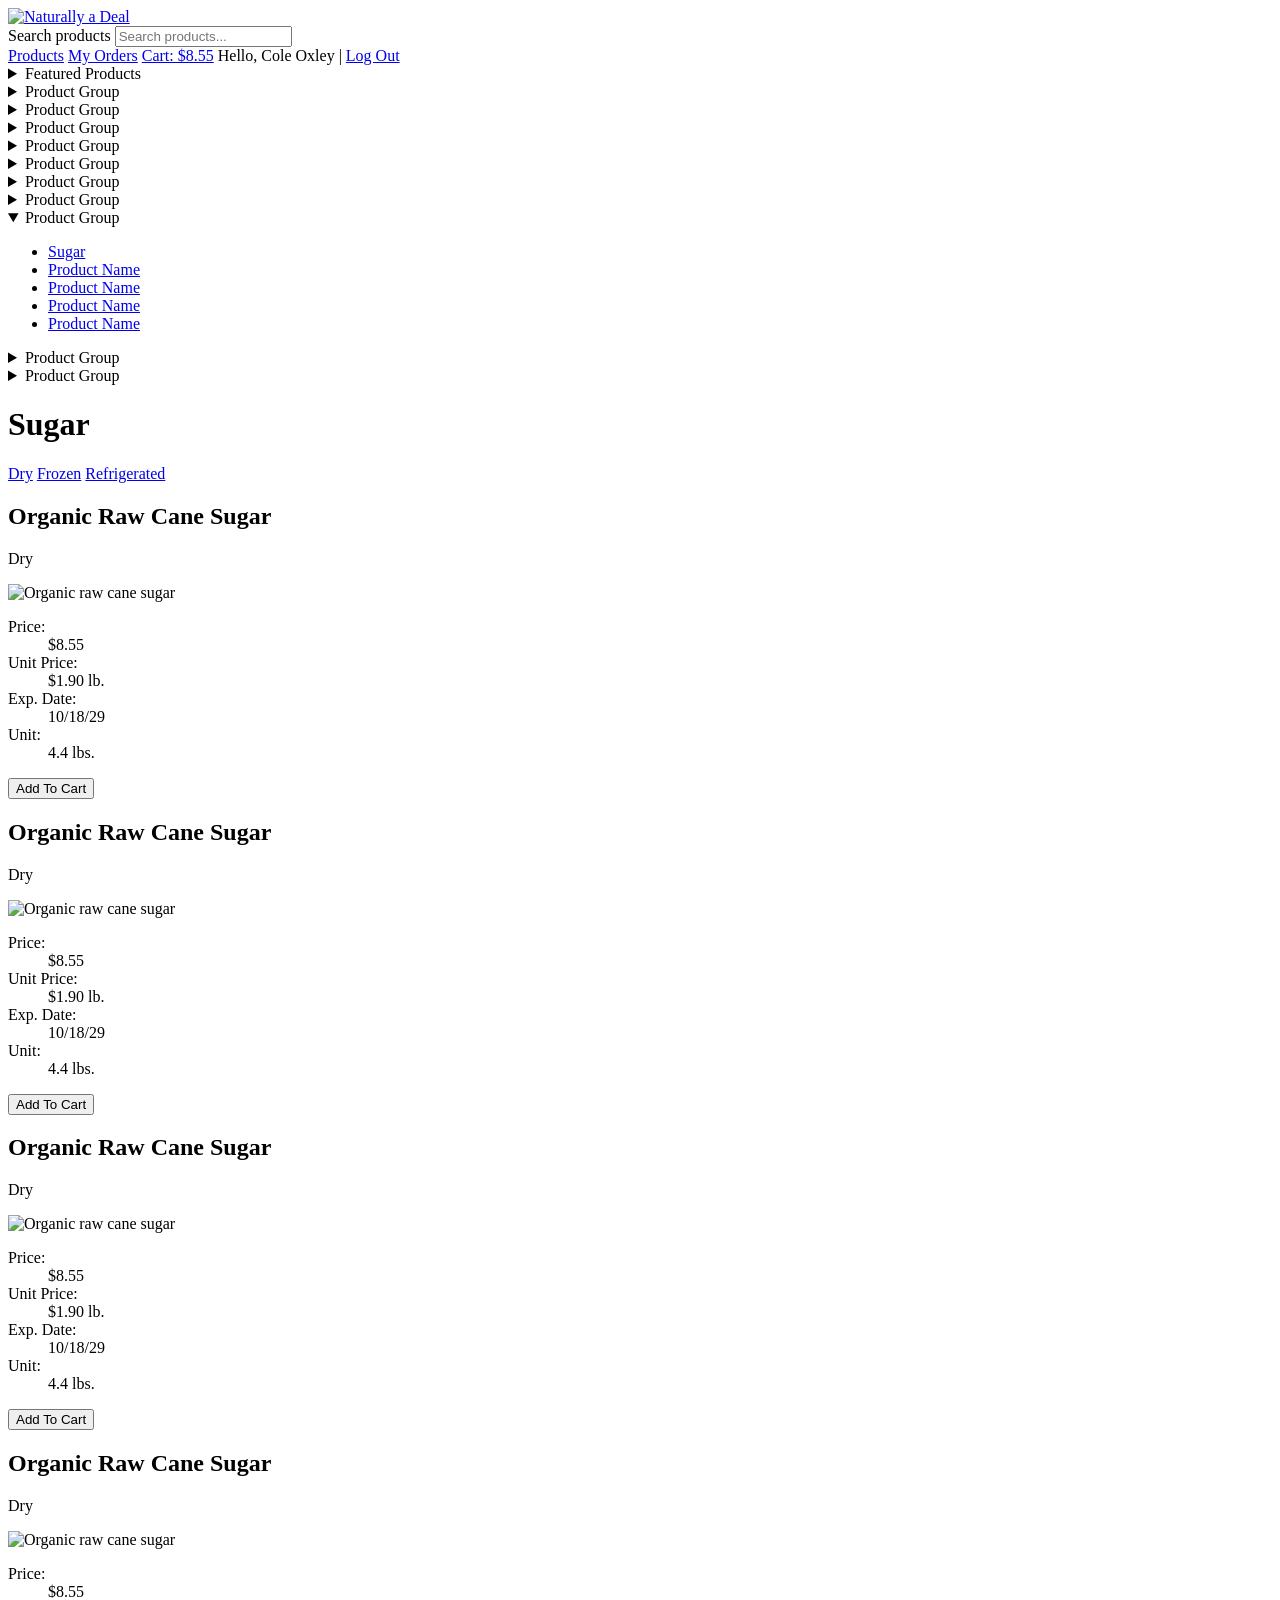
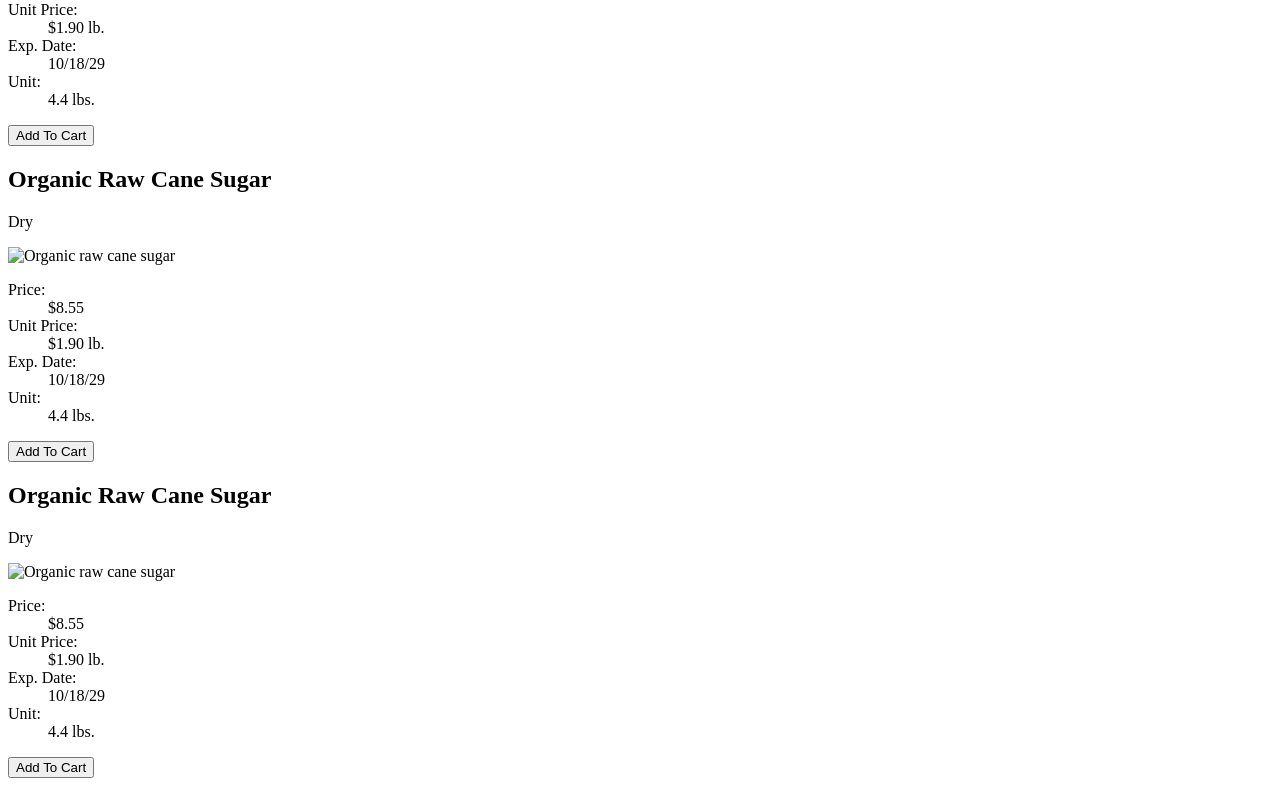
==== products.html @ 29a67fb8 "Final Html Product Pasted from personal file for the html of the project" ====
<!DOCTYPE html>
<html lang="en">
<head>
  <meta charset="UTF-8">
  <meta name="viewport" content="width=device-width, initial-scale=1.0">
  <title>Sugar | Naturally a Deal</title>
</head>
<body>

  <header>
    <a href="index.html"><img src="images/logo.png" alt="Naturally a Deal"></a>

    <form role="search">
      <label for="product-search">Search products</label>
      <input type="search" id="product-search" name="q" placeholder="Search products...">
    </form>

    <nav aria-label="Main">
      <a href="products.html">Products</a>
      <a href="orders.html">My Orders</a>
      <a href="cart.html">Cart: $8.55</a>
      <span>Hello, Cole Oxley | <a href="signup.html">Log Out</a></span>
    </nav>
  </header>

  <aside>
    <nav aria-label="Product categories">
      <details>
        <summary>Featured Products</summary>
      </details>
      <details>
        <summary>Product Group</summary>
      </details>
      <details>
        <summary>Product Group</summary>
      </details>
      <details>
        <summary>Product Group</summary>
      </details>
      <details>
        <summary>Product Group</summary>
      </details>
      <details>
        <summary>Product Group</summary>
      </details>
      <details>
        <summary>Product Group</summary>
      </details>
      <details>
        <summary>Product Group</summary>
      </details>
      <details open>
        <summary>Product Group</summary>
        <ul>
          <li><a href="sugar.html" aria-current="page">Sugar</a></li>
          <li><a href="#">Product Name</a></li>
          <li><a href="#">Product Name</a></li>
          <li><a href="#">Product Name</a></li>
          <li><a href="#">Product Name</a></li>
        </ul>
      </details>
      <details>
        <summary>Product Group</summary>
      </details>
      <details>
        <summary>Product Group</summary>
      </details>
    </nav>
  </aside>

  <main>
    <h1>Sugar</h1>

    <nav aria-label="Storage type">
      <a href="#">Dry</a>
      <a href="#">Frozen</a>
      <a href="#">Refrigerated</a>
    </nav>

    <section aria-label="Products">

      <article>
        <h2>Organic Raw Cane Sugar</h2>
        <p>Dry</p>
        <img src="images/sugar.jpg" alt="Organic raw cane sugar">
        <dl>
          <dt>Price:</dt>
          <dd>$8.55</dd>
          <dt>Unit Price:</dt>
          <dd>$1.90 lb.</dd>
          <dt>Exp. Date:</dt>
          <dd>10/18/29</dd>
          <dt>Unit:</dt>
          <dd>4.4 lbs.</dd>
        </dl>
        <button type="button">Add To Cart</button>
      </article>

      <article>
        <h2>Organic Raw Cane Sugar</h2>
        <p>Dry</p>
        <img src="images/sugar.jpg" alt="Organic raw cane sugar">
        <dl>
          <dt>Price:</dt>
          <dd>$8.55</dd>
          <dt>Unit Price:</dt>
          <dd>$1.90 lb.</dd>
          <dt>Exp. Date:</dt>
          <dd>10/18/29</dd>
          <dt>Unit:</dt>
          <dd>4.4 lbs.</dd>
        </dl>
        <button type="button">Add To Cart</button>
      </article>

      <article>
        <h2>Organic Raw Cane Sugar</h2>
        <p>Dry</p>
        <img src="images/sugar.jpg" alt="Organic raw cane sugar">
        <dl>
          <dt>Price:</dt>
          <dd>$8.55</dd>
          <dt>Unit Price:</dt>
          <dd>$1.90 lb.</dd>
          <dt>Exp. Date:</dt>
          <dd>10/18/29</dd>
          <dt>Unit:</dt>
          <dd>4.4 lbs.</dd>
        </dl>
        <button type="button">Add To Cart</button>
      </article>

      <article>
        <h2>Organic Raw Cane Sugar</h2>
        <p>Dry</p>
        <img src="images/sugar.jpg" alt="Organic raw cane sugar">
        <dl>
          <dt>Price:</dt>
          <dd>$8.55</dd>
          <dt>Unit Price:</dt>
          <dd>$1.90 lb.</dd>
          <dt>Exp. Date:</dt>
          <dd>10/18/29</dd>
          <dt>Unit:</dt>
          <dd>4.4 lbs.</dd>
        </dl>
        <button type="button">Add To Cart</button>
      </article>

      <article>
        <h2>Organic Raw Cane Sugar</h2>
        <p>Dry</p>
        <img src="images/sugar.jpg" alt="Organic raw cane sugar">
        <dl>
          <dt>Price:</dt>
          <dd>$8.55</dd>
          <dt>Unit Price:</dt>
          <dd>$1.90 lb.</dd>
          <dt>Exp. Date:</dt>
          <dd>10/18/29</dd>
          <dt>Unit:</dt>
          <dd>4.4 lbs.</dd>
        </dl>
        <button type="button">Add To Cart</button>
      </article>

      <article>
        <h2>Organic Raw Cane Sugar</h2>
        <p>Dry</p>
        <img src="images/sugar.jpg" alt="Organic raw cane sugar">
        <dl>
          <dt>Price:</dt>
          <dd>$8.55</dd>
          <dt>Unit Price:</dt>
          <dd>$1.90 lb.</dd>
          <dt>Exp. Date:</dt>
          <dd>10/18/29</dd>
          <dt>Unit:</dt>
          <dd>4.4 lbs.</dd>
        </dl>
        <button type="button">Add To Cart</button>
      </article>

    </section>
  </main>

</body>
</html>
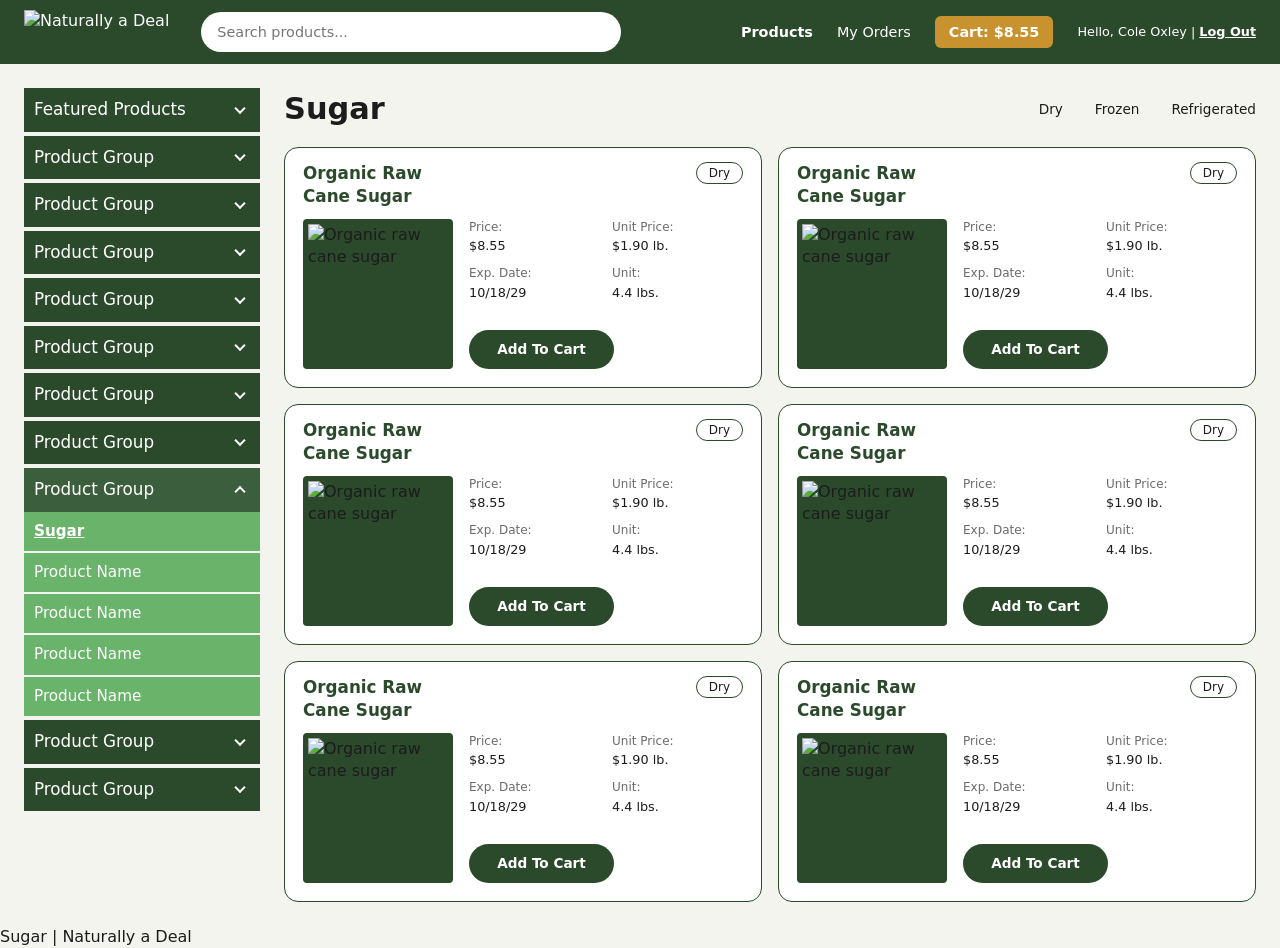
==== commit 2aa8606d: "Product Css work Did most of the css, still needs touch ups." ====
--- a/products.html
+++ b/products.html
@@ -3,6 +3,7 @@
 <head>
   <meta charset="UTF-8">
   <meta name="viewport" content="width=device-width, initial-scale=1.0">
+  <link rel="stylesheet" href="products.css"
   <title>Sugar | Naturally a Deal</title>
 </head>
 <body>
--- a/products.css
+++ b/products.css
@@ -0,0 +1,424 @@
+/* =========================================
+   products.css — Naturally a Deal
+   ========================================= */
+
+/* ---------- Variables ---------- */
+:root {
+  --green-dark: #2b4a2c;
+  --green-mid: #3b5f3c;
+  --green-light: #6ab36b;
+  --gold: #c8932e;
+  --bg: #f4f4ee;
+  --card-bg: #ffffff;
+  --text: #1c1c1c;
+  --text-muted: #6b6b6b;
+  --radius: 14px;
+  --font: "Inter", system-ui, -apple-system, "Segoe UI", Roboto, Arial, sans-serif;
+}
+
+/* ---------- Reset / base ---------- */
+*,
+*::before,
+*::after {
+  box-sizing: border-box;
+}
+
+body {
+  margin: 0;
+  font-family: var(--font);
+  color: var(--text);
+  background: var(--bg);
+  line-height: 1.4;
+
+  /* Page layout: header on top, sidebar left, content right */
+  display: grid;
+  grid-template-columns: 260px 1fr;
+  grid-template-areas:
+    "header header"
+    "aside  main";
+  align-items: start;
+}
+
+a {
+  color: inherit;
+  text-decoration: none;
+}
+
+img {
+  display: block;
+  max-width: 100%;
+}
+
+/* ---------- Header ---------- */
+header {
+  grid-area: header;
+  display: flex;
+  align-items: center;
+  gap: 24px;
+  padding: 10px 24px;
+  background: var(--green-dark);
+  color: #fff;
+}
+
+header > a img {
+  height: 44px;
+  width: auto;
+}
+
+/* Search box */
+header form {
+  flex: 0 1 420px;
+  margin-right: auto;
+  margin-left: 8px;
+}
+
+/* Hide the label text visually but keep it for screen readers */
+header form label {
+  position: absolute;
+  width: 1px;
+  height: 1px;
+  overflow: hidden;
+  clip: rect(0 0 0 0);
+  white-space: nowrap;
+}
+
+header input[type="search"] {
+  width: 100%;
+  padding: 10px 16px;
+  border: none;
+  border-radius: 999px;
+  background: #fff;
+  font: inherit;
+  font-size: 0.9rem;
+}
+
+header input[type="search"]:focus {
+  outline: 3px solid var(--green-light);
+}
+
+/* Header nav */
+header nav {
+  display: flex;
+  align-items: center;
+  gap: 24px;
+  font-size: 0.9rem;
+}
+
+header nav a:hover {
+  text-decoration: underline;
+}
+
+/* "Products" link looks bold because it is the current page */
+header nav a:nth-of-type(1) {
+  font-weight: 700;
+}
+
+/* Cart link styled as a gold pill */
+header nav a:nth-of-type(3) {
+  padding: 6px 14px;
+  border-radius: 6px;
+  background: var(--gold);
+  font-weight: 700;
+}
+
+header nav a:nth-of-type(3):hover {
+  text-decoration: none;
+  filter: brightness(1.08);
+}
+
+header nav span {
+  font-size: 0.8rem;
+}
+
+header nav span a {
+  text-decoration: underline;
+}
+
+/* ---------- Sidebar ---------- */
+aside {
+  grid-area: aside;
+  padding: 24px 0 24px 24px;
+}
+
+aside nav {
+  display: flex;
+  flex-direction: column;
+  gap: 4px;
+}
+
+aside details {
+  background: var(--green-dark);
+}
+
+aside summary {
+  position: relative;
+  padding: 10px 40px 10px 10px;
+  color: #fff;
+  font-size: 1.05rem;
+  cursor: pointer;
+  list-style: none;
+}
+
+aside summary::-webkit-details-marker {
+  display: none;
+}
+
+/* Chevron */
+aside summary::after {
+  content: "";
+  position: absolute;
+  right: 16px;
+  top: 50%;
+  width: 8px;
+  height: 8px;
+  border-right: 2px solid #fff;
+  border-bottom: 2px solid #fff;
+  transform: translateY(-70%) rotate(45deg);
+  transition: transform 0.2s ease;
+}
+
+aside details[open] > summary {
+  background: var(--green-mid);
+}
+
+aside details[open] > summary::after {
+  transform: translateY(-30%) rotate(-135deg);
+}
+
+aside summary:hover {
+  background: var(--green-mid);
+}
+
+/* Sub-list (Sugar, Product Name...) */
+aside ul {
+  margin: 0;
+  padding: 0;
+  list-style: none;
+  background: var(--green-light);
+}
+
+aside ul li a {
+  display: block;
+  padding: 9px 10px;
+  color: #fff;
+  font-size: 0.95rem;
+  border-bottom: 2px solid var(--bg);
+}
+
+aside ul li:last-child a {
+  border-bottom: none;
+}
+
+aside ul li a:hover {
+  background: rgba(255, 255, 255, 0.15);
+}
+
+aside ul li a[aria-current="page"] {
+  font-weight: 700;
+  text-decoration: underline;
+}
+
+/* ---------- Main content ---------- */
+main {
+  grid-area: main;
+  display: grid;
+  grid-template-columns: 1fr auto;
+  align-items: center;
+  column-gap: 24px;
+  row-gap: 16px;
+  padding: 24px;
+}
+
+main h1 {
+  margin: 0;
+  font-size: 1.9rem;
+  font-weight: 800;
+}
+
+/* Dry / Frozen / Refrigerated filter links */
+main > nav {
+  display: flex;
+  gap: 32px;
+  font-size: 0.85rem;
+}
+
+main > nav a:hover {
+  text-decoration: underline;
+}
+
+/* ---------- Product grid ---------- */
+main > section {
+  grid-column: 1 / -1;
+  display: grid;
+  grid-template-columns: repeat(2, minmax(0, 1fr));
+  gap: 16px;
+}
+
+/* ---------- Product card ---------- */
+article {
+  display: grid;
+  grid-template-columns: 150px 1fr;
+  grid-template-areas:
+    "title   tag"
+    "image   details"
+    "image   button";
+  column-gap: 16px;
+  row-gap: 10px;
+  padding: 14px 18px 18px;
+  background: var(--card-bg);
+  border: 1.5px solid var(--green-dark);
+  border-radius: var(--radius);
+}
+
+article h2 {
+  grid-area: title;
+  margin: 0;
+  font-size: 1.05rem;
+  font-weight: 800;
+  color: var(--green-dark);
+}
+
+/* "Dry" tag */
+article > p {
+  grid-area: tag;
+  justify-self: end;
+  align-self: start;
+  margin: 0;
+  padding: 1px 12px;
+  border: 1px solid var(--green-dark);
+  border-radius: 999px;
+  font-size: 0.75rem;
+  line-height: 1.5;
+}
+
+article img {
+  grid-area: image;
+  width: 150px;
+  height: 150px;
+  object-fit: cover;
+  padding: 5px;
+  background: var(--green-dark);
+  border-radius: 4px;
+}
+
+article dl {
+  grid-area: details;
+  display: grid;
+  grid-template-columns: 1fr 1fr;
+  grid-template-rows: repeat(4, auto);
+  column-gap: 12px;
+  margin: 0;
+}
+
+article dt {
+  font-size: 0.75rem;
+  color: var(--text-muted);
+}
+
+article dd {
+  margin: 0 0 8px;
+  font-size: 0.8rem;
+  font-weight: 500;
+}
+
+article dt:nth-of-type(1) { grid-area: 1 / 1; }
+article dd:nth-of-type(1) { grid-area: 2 / 1; }
+article dt:nth-of-type(2) { grid-area: 1 / 2; }
+article dd:nth-of-type(2) { grid-area: 2 / 2; }
+article dt:nth-of-type(3) { grid-area: 3 / 1; }
+article dd:nth-of-type(3) { grid-area: 4 / 1; }
+article dt:nth-of-type(4) { grid-area: 3 / 2; }
+article dd:nth-of-type(4) { grid-area: 4 / 2; }
+
+article button {
+  grid-area: button;
+  align-self: end;
+  justify-self: start;
+  width: 100%;
+  max-width: 145px;
+  padding: 10px 16px;
+  border: none;
+  border-radius: 999px;
+  background: var(--green-dark);
+  color: #fff;
+  font: inherit;
+  font-size: 0.85rem;
+  font-weight: 700;
+  cursor: pointer;
+  transition: background 0.15s ease, transform 0.1s ease;
+}
+
+article button:hover {
+  background: var(--green-mid);
+}
+
+article button:active {
+  transform: scale(0.97);
+}
+
+article button:focus-visible {
+  outline: 3px solid var(--green-light);
+  outline-offset: 2px;
+}
+
+/* ---------- Tablet ---------- */
+@media (max-width: 1100px) {
+  main > section {
+    grid-template-columns: 1fr;
+  }
+}
+
+/* ---------- Mobile ---------- */
+@media (max-width: 800px) {
+  body {
+    grid-template-columns: 1fr;
+    grid-template-areas:
+      "header"
+      "aside"
+      "main";
+  }
+
+  header {
+    flex-wrap: wrap;
+    gap: 12px;
+    padding: 10px 16px;
+  }
+
+  header form {
+    order: 3;
+    flex: 1 1 100%;
+    margin: 0;
+  }
+
+  header nav {
+    flex-wrap: wrap;
+    gap: 14px;
+  }
+
+  aside {
+    padding: 16px 16px 0;
+  }
+
+  main {
+    padding: 16px;
+  }
+
+  main > nav {
+    gap: 20px;
+  }
+}
+
+@media (max-width: 480px) {
+  article {
+    grid-template-columns: 110px 1fr;
+  }
+
+  article img {
+    width: 110px;
+    height: 110px;
+  }
+
+  main > nav {
+    grid-column: 1 / -1;
+  }
+}
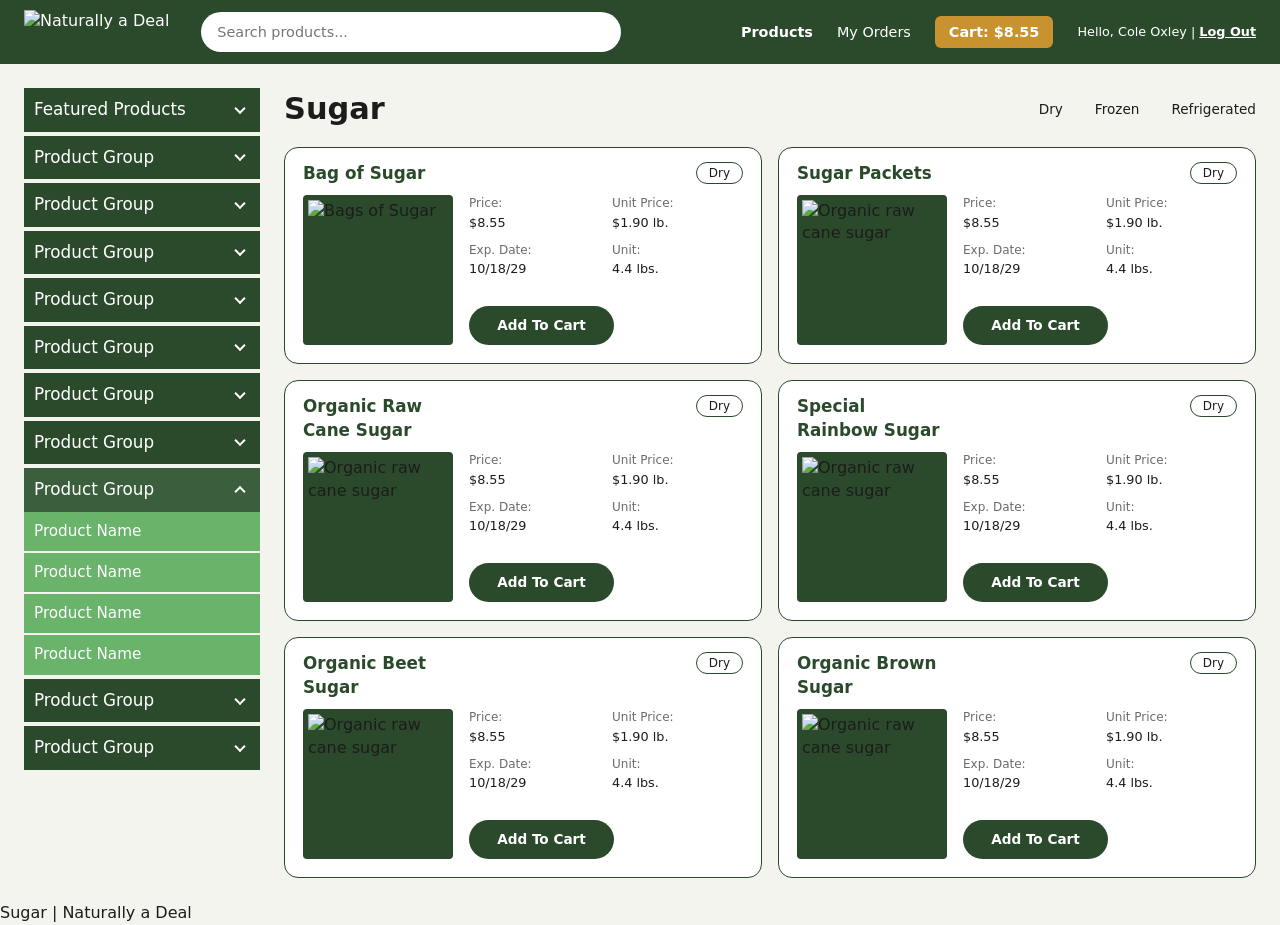
==== commit 3781a735: "Update products.html" ====
--- a/products.html
+++ b/products.html
@@ -9,7 +9,7 @@
 <body>
 
   <header>
-    <a href="index.html"><img src="images/logo.png" alt="Naturally a Deal"></a>
+    <a href="index.html"><img src="https://naturallyadeal.com/wp-content/uploads/2025/04/Naturally-a-Deal-logo-white.webp" alt="Naturally a Deal"></a>
 
     <form role="search">
       <label for="product-search">Search products</label>
@@ -28,43 +28,103 @@
     <nav aria-label="Product categories">
       <details>
         <summary>Featured Products</summary>
-      </details>
-      <details>
-        <summary>Product Group</summary>
-      </details>
-      <details>
-        <summary>Product Group</summary>
-      </details>
-      <details>
-        <summary>Product Group</summary>
-      </details>
-      <details>
-        <summary>Product Group</summary>
-      </details>
-      <details>
-        <summary>Product Group</summary>
-      </details>
-      <details>
-        <summary>Product Group</summary>
-      </details>
-      <details>
-        <summary>Product Group</summary>
+         <ul>
+          <li><a href="sugar.html" aria-current="page">Sugar</a></li>
+          <li><a href="#">Product Name</a></li>
+          <li><a href="#">Product Name</a></li>
+          <li><a href="#">Product Name</a></li>
+          <li><a href="#">Product Name</a></li>
+        </ul>
+      </details>
+      <details>
+        <summary>Product Group</summary>
+          <ul>
+          <li><a href="#">Product Name</a></li>
+          <li><a href="#">Product Name</a></li>
+          <li><a href="#">Product Name</a></li>
+          <li><a href="#">Product Name</a></li>
+        </ul>
+      </details>
+      <details>
+        <summary>Product Group</summary>
+          <ul>
+          <li><a href="#">Product Name</a></li>
+          <li><a href="#">Product Name</a></li>
+          <li><a href="#">Product Name</a></li>
+          <li><a href="#">Product Name</a></li>
+        </ul>
+      </details>
+      <details>
+        <summary>Product Group</summary>
+          <ul>
+          <li><a href="#">Product Name</a></li>
+          <li><a href="#">Product Name</a></li>
+          <li><a href="#">Product Name</a></li>
+          <li><a href="#">Product Name</a></li>
+        </ul>
+      </details>
+      <details>
+        <summary>Product Group</summary>
+          <ul>
+          <li><a href="#">Product Name</a></li>
+          <li><a href="#">Product Name</a></li>
+          <li><a href="#">Product Name</a></li>
+          <li><a href="#">Product Name</a></li>
+        </ul>
+      </details>
+      <details>
+        <summary>Product Group</summary>
+          <ul>
+          <li><a href="#">Product Name</a></li>
+          <li><a href="#">Product Name</a></li>
+          <li><a href="#">Product Name</a></li>
+          <li><a href="#">Product Name</a></li>
+        </ul>
+      </details>
+      <details>
+        <summary>Product Group</summary>
+          <ul>
+          <li><a href="#">Product Name</a></li>
+          <li><a href="#">Product Name</a></li>
+          <li><a href="#">Product Name</a></li>
+          <li><a href="#">Product Name</a></li>
+        </ul>
+      </details>
+      <details>
+        <summary>Product Group</summary>
+          <ul>
+          <li><a href="#">Product Name</a></li>
+          <li><a href="#">Product Name</a></li>
+          <li><a href="#">Product Name</a></li>
+          <li><a href="#">Product Name</a></li>
+        </ul>
       </details>
       <details open>
         <summary>Product Group</summary>
         <ul>
-          <li><a href="sugar.html" aria-current="page">Sugar</a></li>
-          <li><a href="#">Product Name</a></li>
-          <li><a href="#">Product Name</a></li>
-          <li><a href="#">Product Name</a></li>
-          <li><a href="#">Product Name</a></li>
-        </ul>
-      </details>
-      <details>
-        <summary>Product Group</summary>
-      </details>
-      <details>
-        <summary>Product Group</summary>
+          <li><a href="#">Product Name</a></li>
+          <li><a href="#">Product Name</a></li>
+          <li><a href="#">Product Name</a></li>
+          <li><a href="#">Product Name</a></li>
+        </ul>
+      </details>
+      <details>
+        <summary>Product Group</summary>
+          <ul>
+          <li><a href="#">Product Name</a></li>
+          <li><a href="#">Product Name</a></li>
+          <li><a href="#">Product Name</a></li>
+          <li><a href="#">Product Name</a></li>
+        </ul>
+      </details>
+      <details>
+        <summary>Product Group</summary>
+          <ul>
+          <li><a href="#">Product Name</a></li>
+          <li><a href="#">Product Name</a></li>
+          <li><a href="#">Product Name</a></li>
+          <li><a href="#">Product Name</a></li>
+        </ul>
       </details>
     </nav>
   </aside>
@@ -81,94 +141,94 @@
     <section aria-label="Products">
 
       <article>
+        <h2>Bag of Sugar</h2>
+        <p>Dry</p>
+        <img src="https://encrypted-tbn0.gstatic.com/images?q=tbn:ANd9GcQJ9sGwk-E3dMulfyiJlPoCG7nH60zX8vglWvoSqoaG6g&s=10" alt="Bags of Sugar">
+        <dl>
+          <dt>Price:</dt>
+          <dd>$8.55</dd>
+          <dt>Unit Price:</dt>
+          <dd>$1.90 lb.</dd>
+          <dt>Exp. Date:</dt>
+          <dd>10/18/29</dd>
+          <dt>Unit:</dt>
+          <dd>4.4 lbs.</dd>
+        </dl>
+        <button type="button">Add To Cart</button>
+      </article>
+
+      <article>
+        <h2>Sugar Packets</h2>
+        <p>Dry</p>
+        <img src="https://encrypted-tbn0.gstatic.com/images?q=tbn:ANd9GcRn6pKPqxzWmQyuHmlhqzRrfQSt6XrxJL2eK5JLWFFQVw&s=10" alt="Organic raw cane sugar">
+        <dl>
+          <dt>Price:</dt>
+          <dd>$8.55</dd>
+          <dt>Unit Price:</dt>
+          <dd>$1.90 lb.</dd>
+          <dt>Exp. Date:</dt>
+          <dd>10/18/29</dd>
+          <dt>Unit:</dt>
+          <dd>4.4 lbs.</dd>
+        </dl>
+        <button type="button">Add To Cart</button>
+      </article>
+
+      <article>
         <h2>Organic Raw Cane Sugar</h2>
         <p>Dry</p>
-        <img src="images/sugar.jpg" alt="Organic raw cane sugar">
-        <dl>
-          <dt>Price:</dt>
-          <dd>$8.55</dd>
-          <dt>Unit Price:</dt>
-          <dd>$1.90 lb.</dd>
-          <dt>Exp. Date:</dt>
-          <dd>10/18/29</dd>
-          <dt>Unit:</dt>
-          <dd>4.4 lbs.</dd>
-        </dl>
-        <button type="button">Add To Cart</button>
-      </article>
-
-      <article>
-        <h2>Organic Raw Cane Sugar</h2>
-        <p>Dry</p>
-        <img src="images/sugar.jpg" alt="Organic raw cane sugar">
-        <dl>
-          <dt>Price:</dt>
-          <dd>$8.55</dd>
-          <dt>Unit Price:</dt>
-          <dd>$1.90 lb.</dd>
-          <dt>Exp. Date:</dt>
-          <dd>10/18/29</dd>
-          <dt>Unit:</dt>
-          <dd>4.4 lbs.</dd>
-        </dl>
-        <button type="button">Add To Cart</button>
-      </article>
-
-      <article>
-        <h2>Organic Raw Cane Sugar</h2>
-        <p>Dry</p>
-        <img src="images/sugar.jpg" alt="Organic raw cane sugar">
-        <dl>
-          <dt>Price:</dt>
-          <dd>$8.55</dd>
-          <dt>Unit Price:</dt>
-          <dd>$1.90 lb.</dd>
-          <dt>Exp. Date:</dt>
-          <dd>10/18/29</dd>
-          <dt>Unit:</dt>
-          <dd>4.4 lbs.</dd>
-        </dl>
-        <button type="button">Add To Cart</button>
-      </article>
-
-      <article>
-        <h2>Organic Raw Cane Sugar</h2>
-        <p>Dry</p>
-        <img src="images/sugar.jpg" alt="Organic raw cane sugar">
-        <dl>
-          <dt>Price:</dt>
-          <dd>$8.55</dd>
-          <dt>Unit Price:</dt>
-          <dd>$1.90 lb.</dd>
-          <dt>Exp. Date:</dt>
-          <dd>10/18/29</dd>
-          <dt>Unit:</dt>
-          <dd>4.4 lbs.</dd>
-        </dl>
-        <button type="button">Add To Cart</button>
-      </article>
-
-      <article>
-        <h2>Organic Raw Cane Sugar</h2>
-        <p>Dry</p>
-        <img src="images/sugar.jpg" alt="Organic raw cane sugar">
-        <dl>
-          <dt>Price:</dt>
-          <dd>$8.55</dd>
-          <dt>Unit Price:</dt>
-          <dd>$1.90 lb.</dd>
-          <dt>Exp. Date:</dt>
-          <dd>10/18/29</dd>
-          <dt>Unit:</dt>
-          <dd>4.4 lbs.</dd>
-        </dl>
-        <button type="button">Add To Cart</button>
-      </article>
-
-      <article>
-        <h2>Organic Raw Cane Sugar</h2>
-        <p>Dry</p>
-        <img src="images/sugar.jpg" alt="Organic raw cane sugar">
+        <img src="https://encrypted-tbn0.gstatic.com/images?q=tbn:ANd9GcSYbEidZoDrM-eELJErXt0U15jZGc7rcPtOsq6owCn-pw&s=10" alt="Organic raw cane sugar">
+        <dl>
+          <dt>Price:</dt>
+          <dd>$8.55</dd>
+          <dt>Unit Price:</dt>
+          <dd>$1.90 lb.</dd>
+          <dt>Exp. Date:</dt>
+          <dd>10/18/29</dd>
+          <dt>Unit:</dt>
+          <dd>4.4 lbs.</dd>
+        </dl>
+        <button type="button">Add To Cart</button>
+      </article>
+
+      <article>
+        <h2>Special Rainbow Sugar</h2>
+        <p>Dry</p>
+        <img src="https://encrypted-tbn0.gstatic.com/images?q=tbn:ANd9GcSAi_zjR2eFMphV5rsEWRjg2mspq6r_xhL8OxY7lWos-OC1vDNRB1qu48c&s=10" alt="Organic raw cane sugar">
+        <dl>
+          <dt>Price:</dt>
+          <dd>$8.55</dd>
+          <dt>Unit Price:</dt>
+          <dd>$1.90 lb.</dd>
+          <dt>Exp. Date:</dt>
+          <dd>10/18/29</dd>
+          <dt>Unit:</dt>
+          <dd>4.4 lbs.</dd>
+        </dl>
+        <button type="button">Add To Cart</button>
+      </article>
+
+      <article>
+        <h2>Organic Beet Sugar</h2>
+        <p>Dry</p>
+        <img src="https://encrypted-tbn0.gstatic.com/images?q=tbn:ANd9GcT9REXiX7-vj_ewLbL2LKv-OL9-9w6S-HdcKnPstWb4_g&s=10" alt="Organic raw cane sugar">
+        <dl>
+          <dt>Price:</dt>
+          <dd>$8.55</dd>
+          <dt>Unit Price:</dt>
+          <dd>$1.90 lb.</dd>
+          <dt>Exp. Date:</dt>
+          <dd>10/18/29</dd>
+          <dt>Unit:</dt>
+          <dd>4.4 lbs.</dd>
+        </dl>
+        <button type="button">Add To Cart</button>
+      </article>
+
+      <article>
+        <h2>Organic Brown Sugar</h2>
+        <p>Dry</p>
+        <img src="https://encrypted-tbn0.gstatic.com/images?q=tbn:ANd9GcRiHhXouAtwXFr034LlaEkMKFoE0Jkx7yufLX1ncGXTjw&s=10" alt="Organic raw cane sugar">
         <dl>
           <dt>Price:</dt>
           <dd>$8.55</dd>
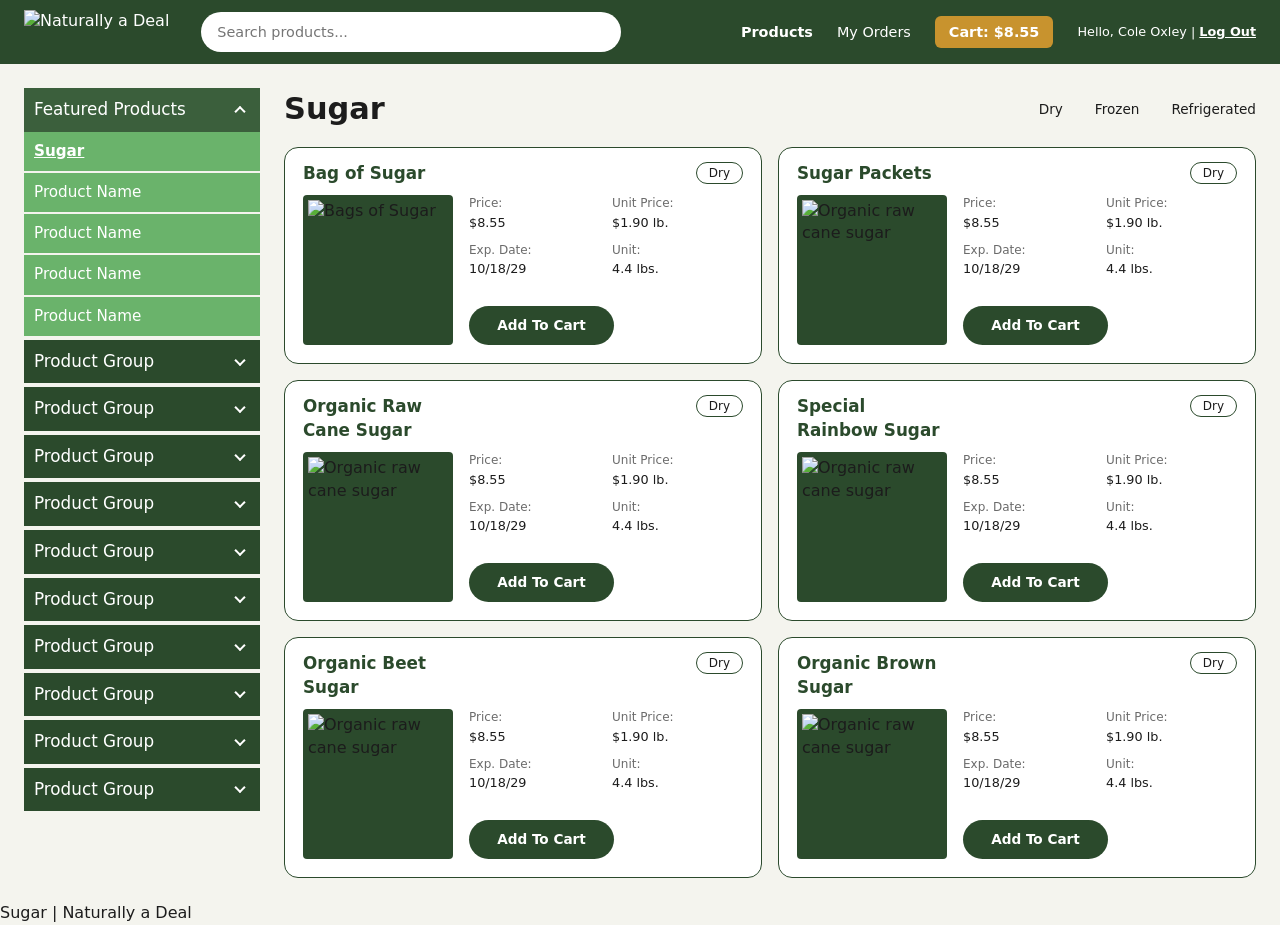
==== commit eebc1697: "Cleaned Up" ====
--- a/products.html
+++ b/products.html
@@ -26,7 +26,7 @@
 
   <aside>
     <nav aria-label="Product categories">
-      <details>
+      <details open>
         <summary>Featured Products</summary>
          <ul>
           <li><a href="sugar.html" aria-current="page">Sugar</a></li>
@@ -99,7 +99,7 @@
           <li><a href="#">Product Name</a></li>
         </ul>
       </details>
-      <details open>
+      <details>
         <summary>Product Group</summary>
         <ul>
           <li><a href="#">Product Name</a></li>
--- a/products.css
+++ b/products.css
@@ -1,8 +1,4 @@
-/* =========================================
-   products.css — Naturally a Deal
-   ========================================= */
-
-/* ---------- Variables ---------- */
+
 :root {
   --green-dark: #2b4a2c;
   --green-mid: #3b5f3c;
@@ -16,7 +12,7 @@
   --font: "Inter", system-ui, -apple-system, "Segoe UI", Roboto, Arial, sans-serif;
 }
 
-/* ---------- Reset / base ---------- */
+
 *,
 *::before,
 *::after {
@@ -30,7 +26,7 @@
   background: var(--bg);
   line-height: 1.4;
 
-  /* Page layout: header on top, sidebar left, content right */
+ 
   display: grid;
   grid-template-columns: 260px 1fr;
   grid-template-areas:
@@ -49,7 +45,7 @@
   max-width: 100%;
 }
 
-/* ---------- Header ---------- */
+
 header {
   grid-area: header;
   display: flex;
@@ -113,7 +109,7 @@
   font-weight: 700;
 }
 
-/* Cart link styled as a gold pill */
+
 header nav a:nth-of-type(3) {
   padding: 6px 14px;
   border-radius: 6px;
@@ -163,7 +159,7 @@
   display: none;
 }
 
-/* Chevron */
+
 aside summary::after {
   content: "";
   position: absolute;
@@ -189,7 +185,7 @@
   background: var(--green-mid);
 }
 
-/* Sub-list (Sugar, Product Name...) */
+
 aside ul {
   margin: 0;
   padding: 0;
@@ -218,7 +214,7 @@
   text-decoration: underline;
 }
 
-/* ---------- Main content ---------- */
+
 main {
   grid-area: main;
   display: grid;
@@ -278,7 +274,7 @@
   color: var(--green-dark);
 }
 
-/* "Dry" tag */
+
 article > p {
   grid-area: tag;
   justify-self: end;
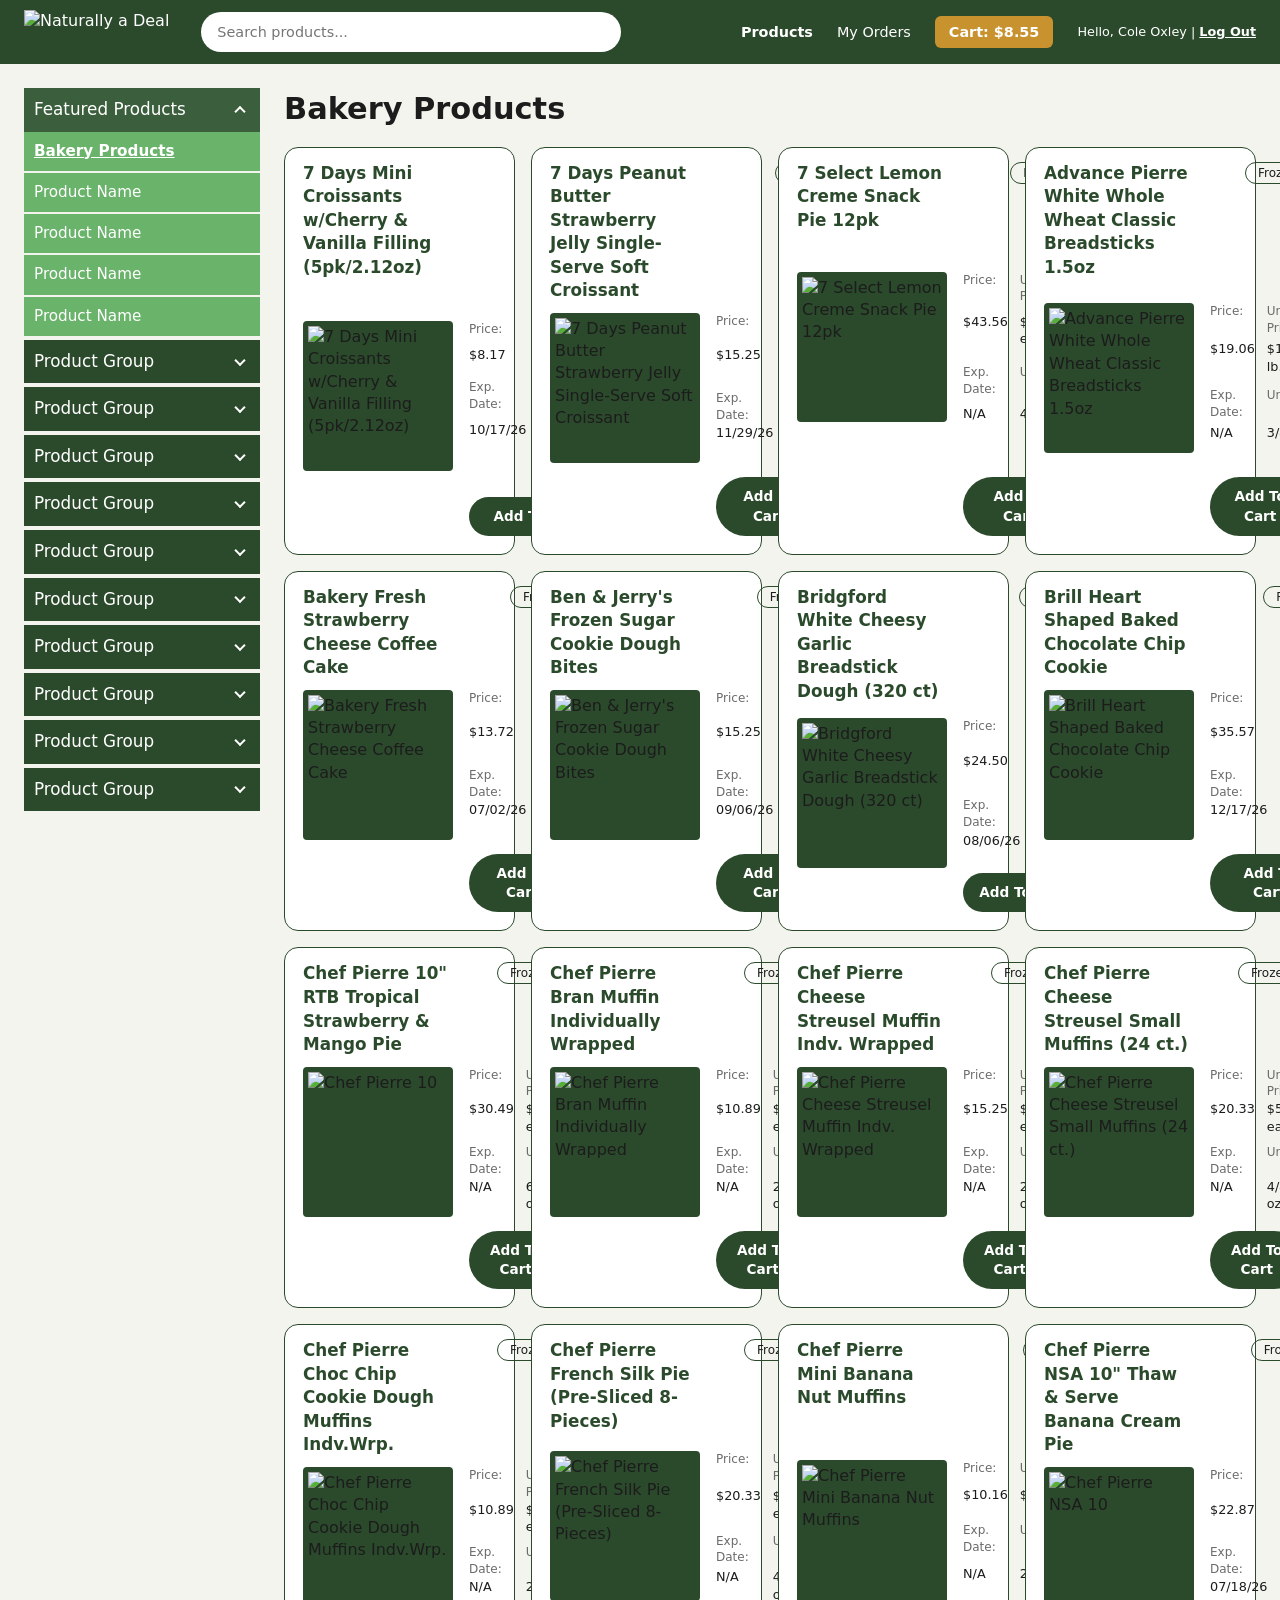
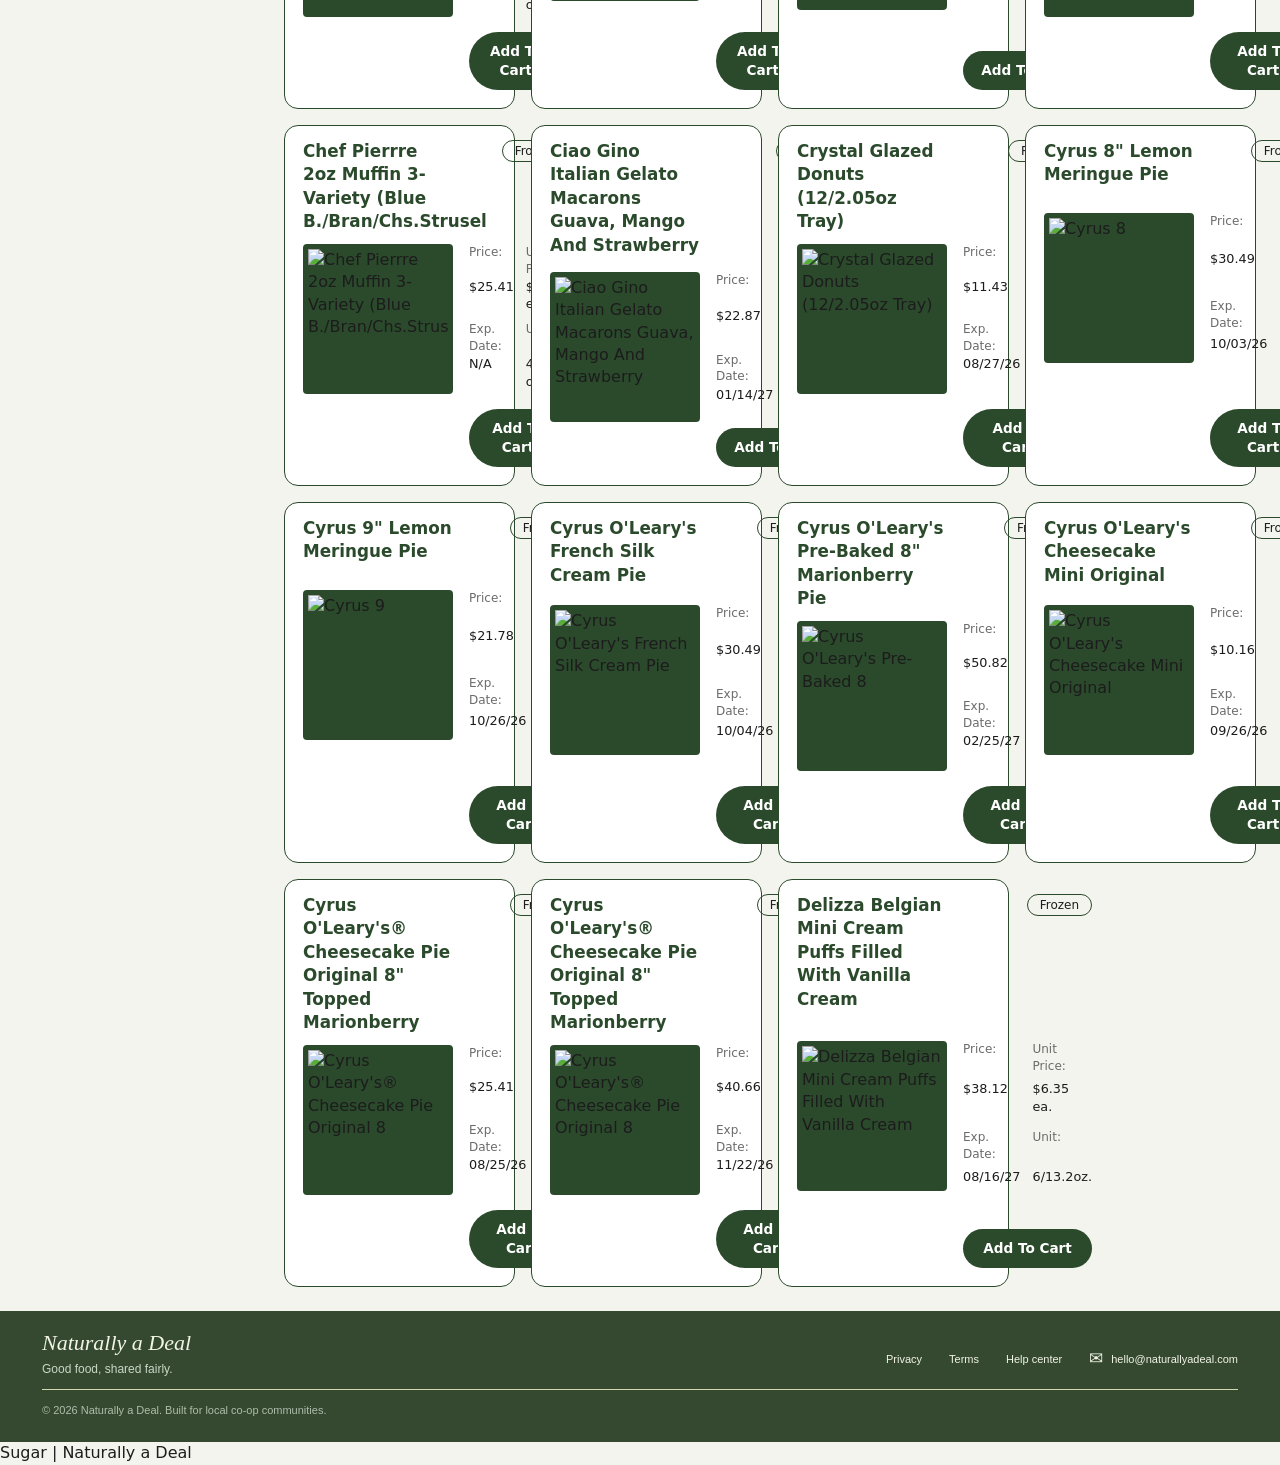
==== commit 3a0ae74d: "fixed a lot of stuff for product page" ====
--- a/products.html
+++ b/products.html
@@ -29,7 +29,7 @@
       <details open>
         <summary>Featured Products</summary>
          <ul>
-          <li><a href="sugar.html" aria-current="page">Sugar</a></li>
+          <li><a href="bakery.html" aria-current="page">Bakery Products</a></li>
           <li><a href="#">Product Name</a></li>
           <li><a href="#">Product Name</a></li>
           <li><a href="#">Product Name</a></li>
@@ -130,120 +130,28 @@
   </aside>
 
   <main>
-    <h1>Sugar</h1>
+    <h1>Bakery Products</h1>
 
-    <nav aria-label="Storage type">
-      <a href="#">Dry</a>
-      <a href="#">Frozen</a>
-      <a href="#">Refrigerated</a>
+    
+    <section id="product-grid" aria-label="Products"></section>
+   
+  </main>
+
+  <script src="js/products.js"></script>
+
+    <footer>
+    <p>Naturally a Deal</p>
+    <p>Good food, shared fairly.</p>
+
+    <nav aria-label="Footer">
+      <a href="privacy.html">Privacy</a>
+      <a href="terms.html">Terms</a>
+      <a href="help.html">Help center</a>
+      <a href="mailto:hello@naturallyadeal.com">hello@naturallyadeal.com</a>
     </nav>
 
-    <section aria-label="Products">
-
-      <article>
-        <h2>Bag of Sugar</h2>
-        <p>Dry</p>
-        <img src="https://encrypted-tbn0.gstatic.com/images?q=tbn:ANd9GcQJ9sGwk-E3dMulfyiJlPoCG7nH60zX8vglWvoSqoaG6g&s=10" alt="Bags of Sugar">
-        <dl>
-          <dt>Price:</dt>
-          <dd>$8.55</dd>
-          <dt>Unit Price:</dt>
-          <dd>$1.90 lb.</dd>
-          <dt>Exp. Date:</dt>
-          <dd>10/18/29</dd>
-          <dt>Unit:</dt>
-          <dd>4.4 lbs.</dd>
-        </dl>
-        <button type="button">Add To Cart</button>
-      </article>
-
-      <article>
-        <h2>Sugar Packets</h2>
-        <p>Dry</p>
-        <img src="https://encrypted-tbn0.gstatic.com/images?q=tbn:ANd9GcRn6pKPqxzWmQyuHmlhqzRrfQSt6XrxJL2eK5JLWFFQVw&s=10" alt="Organic raw cane sugar">
-        <dl>
-          <dt>Price:</dt>
-          <dd>$8.55</dd>
-          <dt>Unit Price:</dt>
-          <dd>$1.90 lb.</dd>
-          <dt>Exp. Date:</dt>
-          <dd>10/18/29</dd>
-          <dt>Unit:</dt>
-          <dd>4.4 lbs.</dd>
-        </dl>
-        <button type="button">Add To Cart</button>
-      </article>
-
-      <article>
-        <h2>Organic Raw Cane Sugar</h2>
-        <p>Dry</p>
-        <img src="https://encrypted-tbn0.gstatic.com/images?q=tbn:ANd9GcSYbEidZoDrM-eELJErXt0U15jZGc7rcPtOsq6owCn-pw&s=10" alt="Organic raw cane sugar">
-        <dl>
-          <dt>Price:</dt>
-          <dd>$8.55</dd>
-          <dt>Unit Price:</dt>
-          <dd>$1.90 lb.</dd>
-          <dt>Exp. Date:</dt>
-          <dd>10/18/29</dd>
-          <dt>Unit:</dt>
-          <dd>4.4 lbs.</dd>
-        </dl>
-        <button type="button">Add To Cart</button>
-      </article>
-
-      <article>
-        <h2>Special Rainbow Sugar</h2>
-        <p>Dry</p>
-        <img src="https://encrypted-tbn0.gstatic.com/images?q=tbn:ANd9GcSAi_zjR2eFMphV5rsEWRjg2mspq6r_xhL8OxY7lWos-OC1vDNRB1qu48c&s=10" alt="Organic raw cane sugar">
-        <dl>
-          <dt>Price:</dt>
-          <dd>$8.55</dd>
-          <dt>Unit Price:</dt>
-          <dd>$1.90 lb.</dd>
-          <dt>Exp. Date:</dt>
-          <dd>10/18/29</dd>
-          <dt>Unit:</dt>
-          <dd>4.4 lbs.</dd>
-        </dl>
-        <button type="button">Add To Cart</button>
-      </article>
-
-      <article>
-        <h2>Organic Beet Sugar</h2>
-        <p>Dry</p>
-        <img src="https://encrypted-tbn0.gstatic.com/images?q=tbn:ANd9GcT9REXiX7-vj_ewLbL2LKv-OL9-9w6S-HdcKnPstWb4_g&s=10" alt="Organic raw cane sugar">
-        <dl>
-          <dt>Price:</dt>
-          <dd>$8.55</dd>
-          <dt>Unit Price:</dt>
-          <dd>$1.90 lb.</dd>
-          <dt>Exp. Date:</dt>
-          <dd>10/18/29</dd>
-          <dt>Unit:</dt>
-          <dd>4.4 lbs.</dd>
-        </dl>
-        <button type="button">Add To Cart</button>
-      </article>
-
-      <article>
-        <h2>Organic Brown Sugar</h2>
-        <p>Dry</p>
-        <img src="https://encrypted-tbn0.gstatic.com/images?q=tbn:ANd9GcRiHhXouAtwXFr034LlaEkMKFoE0Jkx7yufLX1ncGXTjw&s=10" alt="Organic raw cane sugar">
-        <dl>
-          <dt>Price:</dt>
-          <dd>$8.55</dd>
-          <dt>Unit Price:</dt>
-          <dd>$1.90 lb.</dd>
-          <dt>Exp. Date:</dt>
-          <dd>10/18/29</dd>
-          <dt>Unit:</dt>
-          <dd>4.4 lbs.</dd>
-        </dl>
-        <button type="button">Add To Cart</button>
-      </article>
-
-    </section>
-  </main>
+    <p>© 2026 Naturally a Deal. Built for local co-op communities.</p>
+  </footer>
 
 </body>
 </html>
--- a/products.css
+++ b/products.css
@@ -68,7 +68,6 @@
   margin-left: 8px;
 }
 
-/* Hide the label text visually but keep it for screen readers */
 header form label {
   position: absolute;
   width: 1px;
@@ -246,7 +245,7 @@
 main > section {
   grid-column: 1 / -1;
   display: grid;
-  grid-template-columns: repeat(2, minmax(0, 1fr));
+  grid-template-columns: repeat(4, minmax(0, 1fr));
   gap: 16px;
 }
 
@@ -357,6 +356,106 @@
   outline-offset: 2px;
 }
 
+body {
+  margin: 0;
+  font-family: var(--font);
+  color: var(--text);
+  background: var(--bg);
+  line-height: 1.4;
+
+  display: grid;
+  grid-template-columns: 260px 1fr;
+  grid-template-rows: auto 1fr auto;
+  grid-template-areas:
+    "header header"
+    "aside  main"
+    "footer footer";
+  align-items: start;
+  min-height: 100vh;
+}
+
+body > footer {
+  grid-area: footer;
+  align-self: end;
+  position: relative;
+  display: grid;
+  grid-template-columns: minmax(0, 1fr) auto;
+  column-gap: 20px;
+  width: 100%;
+  padding: 19px max(42px, calc((100vw - 1270px) / 2)) 24px;
+  background: #344930;
+  color: #f2f4e6;
+  font-family: "DM Sans", Arial, sans-serif;
+  font-size: 14px;
+  line-height: 1.5;
+}
+
+body > footer > p:first-of-type {
+  grid-column: 1;
+  grid-row: 1;
+  margin: 0;
+  font: italic 22px Georgia, serif;
+}
+
+body > footer > p:nth-of-type(2) {
+  grid-column: 1;
+  grid-row: 2;
+  margin: 4px 0 11px;
+  color: #cad7c6;
+  font-size: 12px;
+}
+
+body > footer nav[aria-label="Footer"] {
+  grid-column: 2;
+  grid-row: 1 / span 2;
+  display: flex;
+  justify-content: flex-end;
+  align-items: center;
+  flex-wrap: wrap;
+  gap: 27px;
+  font-size: 11px;
+}
+
+body > footer nav a:hover {
+  text-decoration: underline;
+}
+
+body > footer nav a[href^="mailto:"]::before {
+  content: "✉";
+  display: inline-block;
+  margin-right: 8px;
+  font-size: 17px;
+  vertical-align: -1px;
+}
+
+body > footer > p:last-of-type {
+  grid-column: 1 / -1;
+  margin: 0;
+  padding-top: 12px;
+  border-top: 1px solid #d2d8ad;
+  color: #aebdab;
+  font-size: 11px;
+}
+
+@media (max-width: 740px) {
+  body > footer {
+    padding: 22px 20px;
+    grid-template-columns: 1fr;
+  }
+
+  body > footer nav[aria-label="Footer"] {
+    grid-column: 1;
+    grid-row: 3;
+    justify-content: flex-start;
+    gap: 16px;
+    margin-bottom: 17px;
+  }
+
+  body > footer > p:last-of-type {
+    grid-row: 4;
+  }
+}
+
 /* ---------- Tablet ---------- */
 @media (max-width: 1100px) {
   main > section {
@@ -371,7 +470,8 @@
     grid-template-areas:
       "header"
       "aside"
-      "main";
+      "main"
+      "footer";
   }
 
   header {
